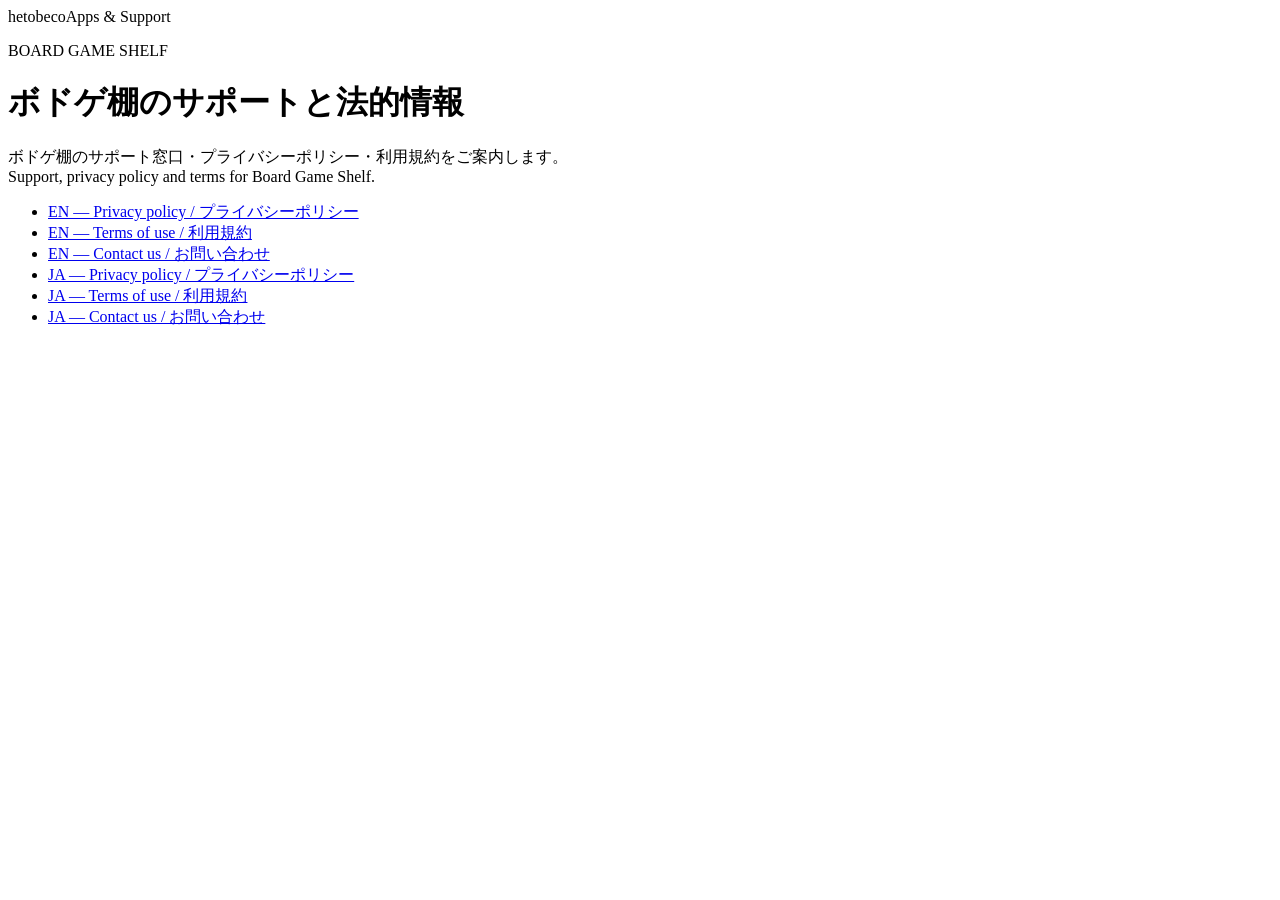
==== index.html @ a3ec3bd7 "Publish Board Game Shelf bilingual support and legal pages" ====
<!doctype html><html lang="ja"><meta charset="utf-8"><meta name="viewport" content="width=device-width, initial-scale=1"><title>hetobeco | Apps & Support</title><link rel="stylesheet" href="style.css"><header><span class="brand">hetobeco</span><span>Apps &amp; Support</span></header><main><p class="eyebrow">BOARD GAME SHELF</p><h1>ボドゲ棚のサポートと法的情報</h1><p>ボドゲ棚のサポート窓口・プライバシーポリシー・利用規約をご案内します。<br>Support, privacy policy and terms for Board Game Shelf.</p><ul><li><a href="boardgameshelf/en/privacy/">EN — Privacy policy / プライバシーポリシー</a></li><li><a href="boardgameshelf/en/terms/">EN — Terms of use / 利用規約</a></li><li><a href="boardgameshelf/en/support/">EN — Contact us / お問い合わせ</a></li><li><a href="boardgameshelf/ja/privacy/">JA — Privacy policy / プライバシーポリシー</a></li><li><a href="boardgameshelf/ja/terms/">JA — Terms of use / 利用規約</a></li><li><a href="boardgameshelf/ja/support/">JA — Contact us / お問い合わせ</a></li></ul></main></html>
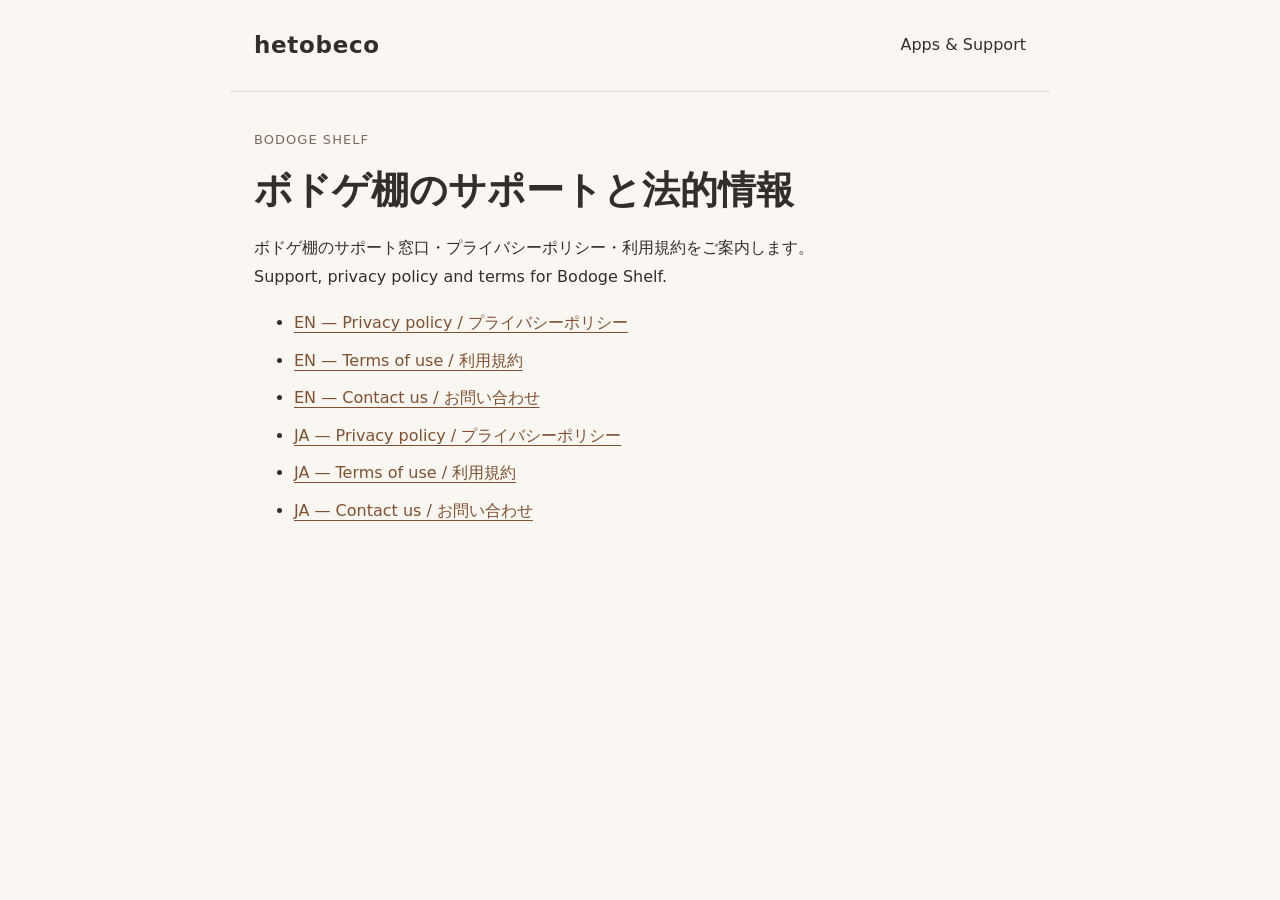
==== commit dbab0fe5: "Rename public app name to Bodoge Shelf" ====
--- a/index.html
+++ b/index.html
@@ -1 +1 @@
-<!doctype html><html lang="ja"><meta charset="utf-8"><meta name="viewport" content="width=device-width, initial-scale=1"><title>hetobeco | Apps & Support</title><link rel="stylesheet" href="style.css"><header><span class="brand">hetobeco</span><span>Apps &amp; Support</span></header><main><p class="eyebrow">BOARD GAME SHELF</p><h1>ボドゲ棚のサポートと法的情報</h1><p>ボドゲ棚のサポート窓口・プライバシーポリシー・利用規約をご案内します。<br>Support, privacy policy and terms for Board Game Shelf.</p><ul><li><a href="boardgameshelf/en/privacy/">EN — Privacy policy / プライバシーポリシー</a></li><li><a href="boardgameshelf/en/terms/">EN — Terms of use / 利用規約</a></li><li><a href="boardgameshelf/en/support/">EN — Contact us / お問い合わせ</a></li><li><a href="boardgameshelf/ja/privacy/">JA — Privacy policy / プライバシーポリシー</a></li><li><a href="boardgameshelf/ja/terms/">JA — Terms of use / 利用規約</a></li><li><a href="boardgameshelf/ja/support/">JA — Contact us / お問い合わせ</a></li></ul></main></html>+<!doctype html><html lang="ja"><meta charset="utf-8"><meta name="viewport" content="width=device-width, initial-scale=1"><title>hetobeco | Apps & Support</title><link rel="stylesheet" href="style.css"><header><span class="brand">hetobeco</span><span>Apps &amp; Support</span></header><main><p class="eyebrow">BODOGE SHELF</p><h1>ボドゲ棚のサポートと法的情報</h1><p>ボドゲ棚のサポート窓口・プライバシーポリシー・利用規約をご案内します。<br>Support, privacy policy and terms for Bodoge Shelf.</p><ul><li><a href="boardgameshelf/en/privacy/">EN — Privacy policy / プライバシーポリシー</a></li><li><a href="boardgameshelf/en/terms/">EN — Terms of use / 利用規約</a></li><li><a href="boardgameshelf/en/support/">EN — Contact us / お問い合わせ</a></li><li><a href="boardgameshelf/ja/privacy/">JA — Privacy policy / プライバシーポリシー</a></li><li><a href="boardgameshelf/ja/terms/">JA — Terms of use / 利用規約</a></li><li><a href="boardgameshelf/ja/support/">JA — Contact us / お問い合わせ</a></li></ul></main></html>
--- a/style.css
+++ b/style.css
@@ -0,0 +1 @@
+*{box-sizing:border-box}body{margin:0;background:#faf7f2;color:#342e29;font:16px/1.85 system-ui,-apple-system,sans-serif}a{color:#805030;text-underline-offset:4px}a:focus-visible,button:focus-visible{outline:3px solid #805030;outline-offset:4px}header,main,footer{max-width:820px;margin:auto;padding:24px}header{display:flex;justify-content:space-between;gap:20px;align-items:center;border-bottom:1px solid #e4dbd0}.brand{font-size:23px;font-weight:750;text-decoration:none;letter-spacing:.03em}.eyebrow{color:#796a5d;font-size:13px;letter-spacing:.08em}h1{font-size:clamp(27px,5vw,38px);line-height:1.4;margin:10px 0 16px}h2{font-size:21px;line-height:1.5;margin:34px 0 12px}p{margin:12px 0}section{scroll-margin-top:20px}nav{display:flex;gap:12px 22px;flex-wrap:wrap}.notice{border-left:4px solid #b07a45;background:#f1e7d9;padding:14px 18px;margin:24px 0;font-size:14px}.meta{color:#796a5d;font-size:14px}.contact{background:white;border:1px solid #e4dbd0;border-radius:16px;padding:24px;margin:24px 0}.email{font-size:clamp(18px,4vw,24px);overflow-wrap:anywhere}button,.primary{display:inline-block;border:1px solid #805030;border-radius:8px;padding:10px 16px;font:inherit;cursor:pointer;background:#805030;color:white;text-decoration:none;margin:8px 10px 8px 0}button{background:white;color:#805030}footer{border-top:1px solid #e4dbd0;font-size:13px;margin-top:40px;padding-bottom:40px}.skip{position:absolute;left:-9999px}.skip:focus{left:16px;top:8px;background:white;padding:8px}li{margin:8px 0}main{overflow-wrap:anywhere}@media(max-width:400px){header,main,footer{padding:20px 16px}.contact{padding:18px}}
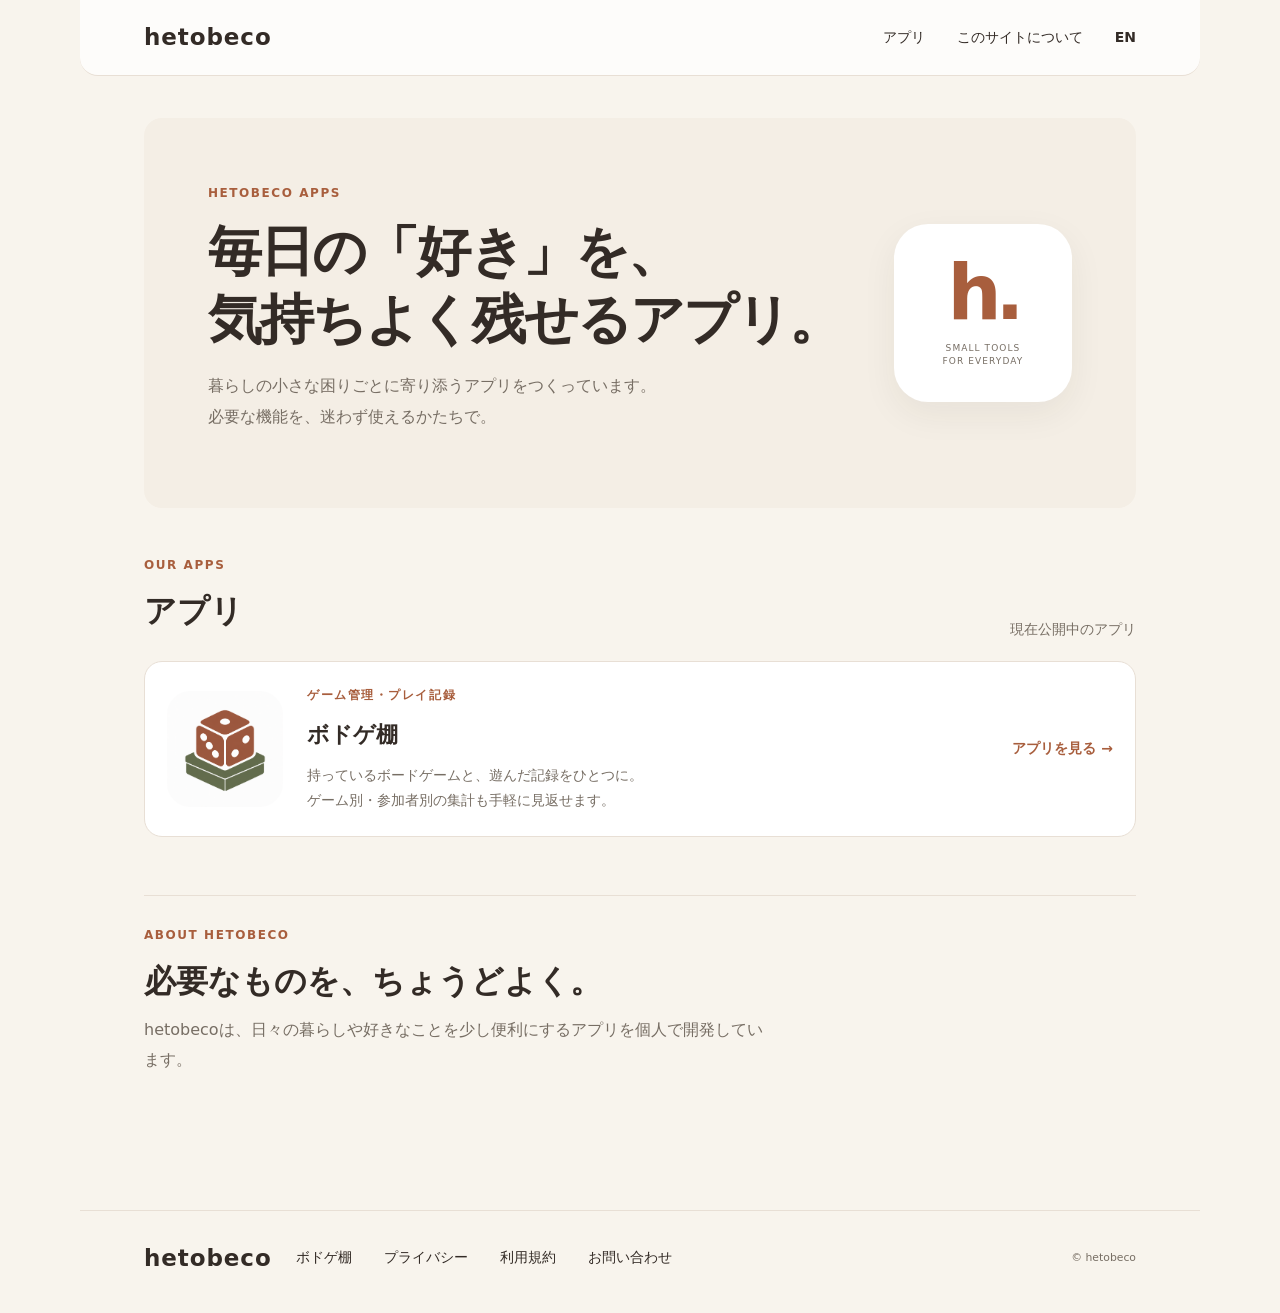
==== commit 424baaaa: "Add hetobeco app directory and Bodoge Shelf pages" ====
--- a/index.html
+++ b/index.html
@@ -1 +1,20 @@
-<!doctype html><html lang="ja"><meta charset="utf-8"><meta name="viewport" content="width=device-width, initial-scale=1"><title>hetobeco | Apps & Support</title><link rel="stylesheet" href="style.css"><header><span class="brand">hetobeco</span><span>Apps &amp; Support</span></header><main><p class="eyebrow">BODOGE SHELF</p><h1>ボドゲ棚のサポートと法的情報</h1><p>ボドゲ棚のサポート窓口・プライバシーポリシー・利用規約をご案内します。<br>Support, privacy policy and terms for Bodoge Shelf.</p><ul><li><a href="boardgameshelf/en/privacy/">EN — Privacy policy / プライバシーポリシー</a></li><li><a href="boardgameshelf/en/terms/">EN — Terms of use / 利用規約</a></li><li><a href="boardgameshelf/en/support/">EN — Contact us / お問い合わせ</a></li><li><a href="boardgameshelf/ja/privacy/">JA — Privacy policy / プライバシーポリシー</a></li><li><a href="boardgameshelf/ja/terms/">JA — Terms of use / 利用規約</a></li><li><a href="boardgameshelf/ja/support/">JA — Contact us / お問い合わせ</a></li></ul></main></html>+<!doctype html>
+<html lang="ja">
+<head>
+<meta charset="utf-8"><meta name="viewport" content="width=device-width, initial-scale=1">
+<title>hetobeco — 暮らしに寄り添うアプリ</title>
+<meta name="description" content="hetobecoがつくる、毎日の好きや暮らしを少し便利にするアプリをご紹介します。">
+<link rel="stylesheet" href="/style.css"><link rel="alternate" hreflang="en" href="/en/"><link rel="canonical" href="https://apps.hetobeco.com/">
+</head>
+<body class="site-page">
+<a class="skip" href="#main">本文へ</a>
+<header class="site-header"><a class="site-brand" href="/">hetobeco</a><nav><a href="#apps">アプリ</a><a href="#about">このサイトについて</a><a class="language-link" href="/en/" lang="en" hreflang="en">EN</a></nav></header>
+<main id="main">
+<section class="hero"><div><p class="eyebrow">HETOBECO APPS</p><h1>毎日の「好き」を、<br>気持ちよく残せるアプリ。</h1><p class="hero-copy">暮らしの小さな困りごとに寄り添うアプリをつくっています。<br>必要な機能を、迷わず使えるかたちで。</p></div><div class="hero-mark" aria-hidden="true"><span>h.</span><small>SMALL TOOLS<br>FOR EVERYDAY</small></div></section>
+<section class="apps-section" id="apps"><div class="section-heading"><div><p class="eyebrow">OUR APPS</p><h2>アプリ</h2></div><p>現在公開中のアプリ</p></div>
+<a class="app-card" href="/apps/bodoge-shelf/ja/"><img src="/assets/apps/bodoge-shelf/icon.png" alt="ボドゲ棚のアプリアイコン"><div class="app-card-copy"><p class="eyebrow">ゲーム管理・プレイ記録</p><h3>ボドゲ棚</h3><p>持っているボードゲームと、遊んだ記録をひとつに。<br class="desktop-only">ゲーム別・参加者別の集計も手軽に見返せます。</p></div><span class="text-link">アプリを見る <span aria-hidden="true">→</span></span></a>
+</section>
+<section class="about-section" id="about"><p class="eyebrow">ABOUT HETOBECO</p><h2>必要なものを、ちょうどよく。</h2><p>hetobecoは、日々の暮らしや好きなことを少し便利にするアプリを個人で開発しています。</p></section>
+</main>
+<footer class="site-footer"><a class="site-brand" href="/">hetobeco</a><nav><a href="/apps/bodoge-shelf/ja/">ボドゲ棚</a><a href="/boardgameshelf/ja/privacy/">プライバシー</a><a href="/boardgameshelf/ja/terms/">利用規約</a><a href="/boardgameshelf/ja/support/">お問い合わせ</a></nav><small>© hetobeco</small></footer>
+</body></html>
--- a/style.css
+++ b/style.css
@@ -1 +1,10 @@
-*{box-sizing:border-box}body{margin:0;background:#faf7f2;color:#342e29;font:16px/1.85 system-ui,-apple-system,sans-serif}a{color:#805030;text-underline-offset:4px}a:focus-visible,button:focus-visible{outline:3px solid #805030;outline-offset:4px}header,main,footer{max-width:820px;margin:auto;padding:24px}header{display:flex;justify-content:space-between;gap:20px;align-items:center;border-bottom:1px solid #e4dbd0}.brand{font-size:23px;font-weight:750;text-decoration:none;letter-spacing:.03em}.eyebrow{color:#796a5d;font-size:13px;letter-spacing:.08em}h1{font-size:clamp(27px,5vw,38px);line-height:1.4;margin:10px 0 16px}h2{font-size:21px;line-height:1.5;margin:34px 0 12px}p{margin:12px 0}section{scroll-margin-top:20px}nav{display:flex;gap:12px 22px;flex-wrap:wrap}.notice{border-left:4px solid #b07a45;background:#f1e7d9;padding:14px 18px;margin:24px 0;font-size:14px}.meta{color:#796a5d;font-size:14px}.contact{background:white;border:1px solid #e4dbd0;border-radius:16px;padding:24px;margin:24px 0}.email{font-size:clamp(18px,4vw,24px);overflow-wrap:anywhere}button,.primary{display:inline-block;border:1px solid #805030;border-radius:8px;padding:10px 16px;font:inherit;cursor:pointer;background:#805030;color:white;text-decoration:none;margin:8px 10px 8px 0}button{background:white;color:#805030}footer{border-top:1px solid #e4dbd0;font-size:13px;margin-top:40px;padding-bottom:40px}.skip{position:absolute;left:-9999px}.skip:focus{left:16px;top:8px;background:white;padding:8px}li{margin:8px 0}main{overflow-wrap:anywhere}@media(max-width:400px){header,main,footer{padding:20px 16px}.contact{padding:18px}}+*{box-sizing:border-box}body{margin:0;background:#faf7f2;color:#342e29;font:16px/1.85 system-ui,-apple-system,sans-serif}a{color:#805030;text-underline-offset:4px}a:focus-visible,button:focus-visible{outline:3px solid #805030;outline-offset:4px}header,main,footer{max-width:820px;margin:auto;padding:24px}header{display:flex;justify-content:space-between;gap:20px;align-items:center;border-bottom:1px solid #e4dbd0}.brand{font-size:23px;font-weight:750;text-decoration:none;letter-spacing:.03em}.eyebrow{color:#796a5d;font-size:13px;letter-spacing:.08em}h1{font-size:clamp(27px,5vw,38px);line-height:1.4;margin:10px 0 16px}h2{font-size:21px;line-height:1.5;margin:34px 0 12px}p{margin:12px 0}section{scroll-margin-top:20px}nav{display:flex;gap:12px 22px;flex-wrap:wrap}.notice{border-left:4px solid #b07a45;background:#f1e7d9;padding:14px 18px;margin:24px 0;font-size:14px}.meta{color:#796a5d;font-size:14px}.contact{background:white;border:1px solid #e4dbd0;border-radius:16px;padding:24px;margin:24px 0}.email{font-size:clamp(18px,4vw,24px);overflow-wrap:anywhere}button,.primary{display:inline-block;border:1px solid #805030;border-radius:8px;padding:10px 16px;font:inherit;cursor:pointer;background:#805030;color:white;text-decoration:none;margin:8px 10px 8px 0}button{background:white;color:#805030}footer{border-top:1px solid #e4dbd0;font-size:13px;margin-top:40px;padding-bottom:40px}.skip{position:absolute;left:-9999px}.skip:focus{left:16px;top:8px;background:white;padding:8px}li{margin:8px 0}main{overflow-wrap:anywhere}@media(max-width:400px){header,main,footer{padding:20px 16px}.contact{padding:18px}}
+/* hetobeco app directory */
+.site-page{--paper:#f8f4ed;--ink:#332b26;--muted:#776e64;--clay:#a85e3d;--line:#e8dfd5;background:var(--paper);color:var(--ink)}
+.site-page a{color:inherit}.site-page .skip{z-index:10}.site-header,.site-page main,.site-footer{max-width:1120px;margin:0 auto;padding-left:clamp(20px,5vw,64px);padding-right:clamp(20px,5vw,64px)}
+.site-header{height:76px;display:flex;align-items:center;justify-content:space-between;border:0;border-bottom:1px solid var(--line);background:rgba(255,255,255,.72);border-radius:0 0 18px 18px}.site-brand{font-size:23px;letter-spacing:.04em;font-weight:750;text-decoration:none}.site-header nav,.site-footer nav{display:flex;gap:clamp(14px,3vw,32px);align-items:center}.site-header nav a,.site-footer nav a{text-decoration:none;font-size:14px}.site-header nav a:hover,.site-footer nav a:hover{color:var(--clay)}.language-link{font-weight:650}
+.site-page main{padding-top:42px}.hero{min-height:270px;padding:clamp(28px,6vw,64px);border-radius:18px;background:#f4eee5;display:flex;align-items:center;justify-content:space-between;gap:36px}.eyebrow{color:var(--clay);font-size:12px;letter-spacing:.13em;font-weight:700;margin:0 0 14px}.hero h1{font-size:clamp(32px,5vw,54px);line-height:1.25;letter-spacing:-.035em;margin:0 0 18px}.hero-copy{font-size:16px;color:var(--muted);line-height:1.9}.hero-mark{width:178px;height:178px;flex:none;border-radius:34px;background:#fff;display:grid;place-content:center;text-align:center;color:var(--clay);box-shadow:0 12px 35px #332b2610}.hero-mark span{font-size:76px;line-height:.95;font-weight:750;letter-spacing:-.08em}.hero-mark small{font-size:9px;letter-spacing:.12em;color:var(--muted);margin-top:12px;line-height:1.5}
+.apps-section{padding-top:46px}.section-heading{display:flex;align-items:end;justify-content:space-between;margin-bottom:18px}.section-heading h2,.about-section h2,.feature-intro h2,.feature-list h2,.screenshots h2,.app-links h2{font-size:clamp(24px,3vw,32px);line-height:1.35;margin:0 0 10px}.section-heading p:last-child{margin:0;color:var(--muted);font-size:14px}.app-card{display:flex;align-items:center;gap:24px;padding:22px;background:#fff;border:1px solid var(--line);border-radius:18px;text-decoration:none;transition:transform .18s ease,box-shadow .18s ease}.app-card:hover{transform:translateY(-2px);box-shadow:0 12px 28px #332b260e}.app-card>img{width:116px;height:116px;border-radius:24px;object-fit:cover}.app-card-copy{flex:1}.app-card-copy .eyebrow{margin-bottom:8px}.app-card-copy h3{font-size:22px;margin:0 0 8px}.app-card-copy p:last-child{font-size:14px;line-height:1.8;color:var(--muted);margin:0}.text-link{color:var(--clay);white-space:nowrap;font-size:14px;font-weight:700}.about-section{margin:58px 0 24px;padding:28px 0;border-top:1px solid var(--line)}.about-section>p:last-child{color:var(--muted);max-width:620px;line-height:1.9}.site-footer{border-top:1px solid var(--line);margin-top:46px;padding-top:26px;padding-bottom:34px;display:grid;grid-template-columns:auto 1fr auto;align-items:center;gap:24px}.site-footer small{color:var(--muted)}
+.app-detail{max-width:1020px!important}.breadcrumb{font-size:13px;color:var(--muted);display:flex;gap:12px;margin:0 0 28px}.breadcrumb a{text-decoration:none}.app-hero{display:grid;grid-template-columns:240px 1fr;gap:48px;align-items:center;padding:24px 0 50px}.app-icon{width:220px;height:220px;object-fit:cover;border-radius:36px}.app-hero h1{font-size:clamp(36px,5vw,56px);margin:0 0 4px;line-height:1.2}.app-hero .subtitle{color:var(--muted);margin:0 0 20px}.app-summary{font-size:19px;line-height:1.75}.store-cta{margin-top:24px}.store-placeholder{display:inline-flex;min-height:48px;align-items:center;padding:0 18px;border:1px dashed #cfc4b8;border-radius:10px;color:var(--muted);background:#fff;font-size:14px}.platform-note{font-size:12px;color:var(--muted);margin-top:8px}.feature-intro{padding:30px;background:#f2ebe1;border-radius:18px;margin:0 0 40px}.feature-intro .eyebrow{margin-bottom:8px}.feature-intro p:last-child{color:var(--muted);line-height:1.8;max-width:700px}.feature-list{margin:0 0 44px}.feature-list ul{padding-left:1.4em;line-height:2}.feature-list li::marker{color:var(--clay)}.screenshots{margin:0 0 48px}.screenshot-grid{display:grid;grid-template-columns:repeat(3,minmax(0,1fr));gap:24px;margin-top:20px}.screenshot-grid figure{margin:0;text-align:center}.screenshot-grid img{display:block;width:100%;max-width:270px;margin:auto;border-radius:16px;box-shadow:0 8px 30px #332b2612}.screenshot-grid figcaption{padding-top:12px;font-size:14px;color:var(--muted)}.app-links{border-top:1px solid var(--line);padding-top:28px}.app-links nav{display:flex;gap:12px 24px;flex-wrap:wrap}.app-links nav a{color:var(--clay)}
+@media(max-width:700px){.site-header{height:64px}.site-page main{padding-top:24px}.hero{min-height:0;padding:28px 24px;gap:16px}.hero-mark{width:98px;height:98px;border-radius:22px}.hero-mark span{font-size:48px}.hero-mark small{font-size:6px;margin-top:7px}.hero h1{font-size:clamp(27px,7vw,38px)}.hero-copy{font-size:14px}.app-card{gap:16px;padding:16px;flex-wrap:wrap}.app-card>img{width:76px;height:76px;border-radius:18px}.app-card-copy{min-width:calc(100% - 100px)}.app-card-copy h3{font-size:19px}.app-card-copy p:last-child{font-size:13px}.text-link{margin-left:92px}.desktop-only{display:none}.site-footer{grid-template-columns:1fr;gap:14px}.site-footer nav{flex-wrap:wrap;gap:10px 18px}.app-hero{grid-template-columns:84px 1fr;gap:18px;padding:10px 0 30px}.app-icon{width:84px;height:84px;border-radius:20px}.app-hero h1{font-size:32px}.app-hero .eyebrow{font-size:10px}.app-summary{font-size:16px}.feature-intro{padding:22px}.screenshot-grid{gap:10px}.screenshot-grid img{border-radius:10px}.screenshot-grid figcaption{font-size:12px}}
+@media(prefers-reduced-motion:reduce){.app-card{transition:none}}
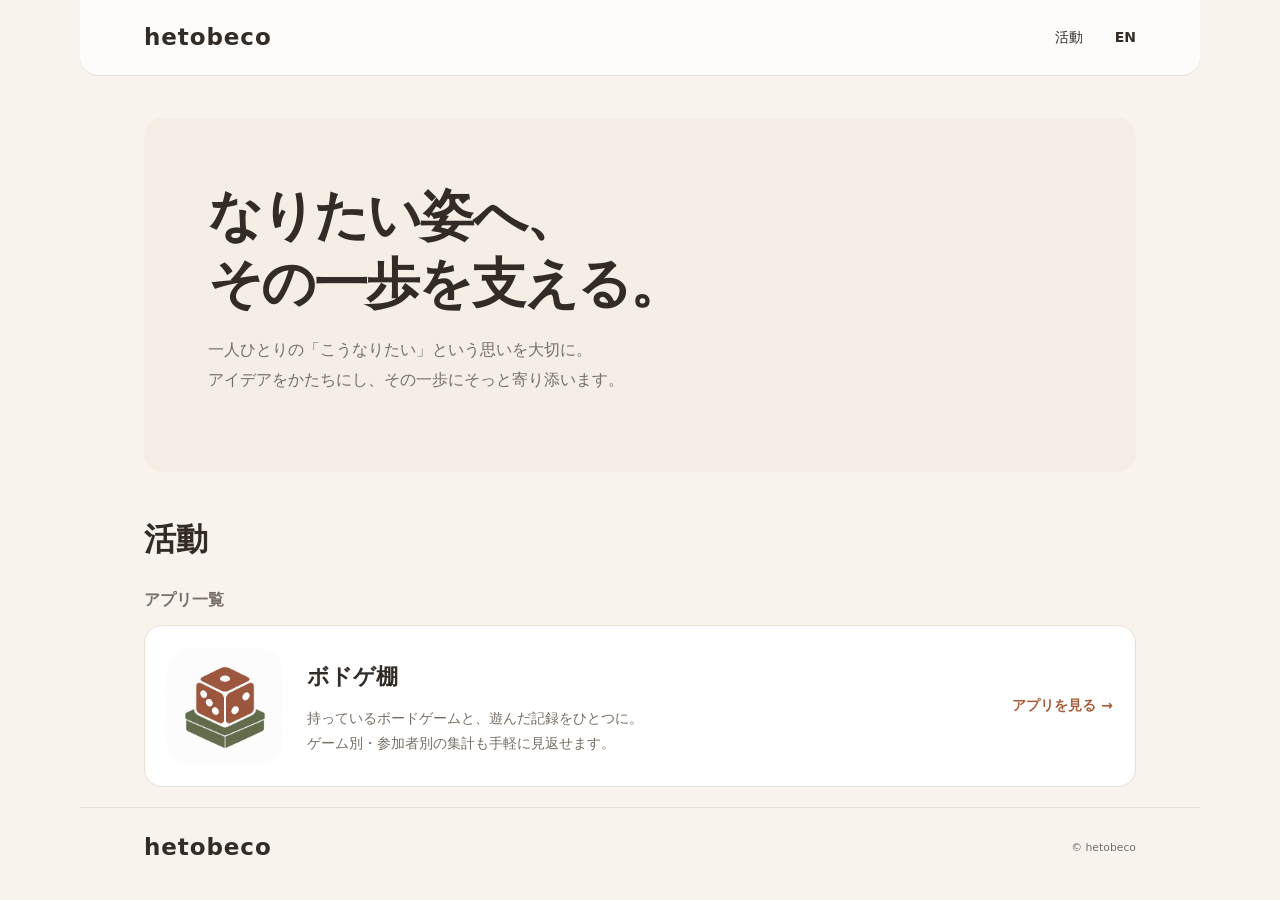
==== commit ebc07f15: "Refine app directory content and layout" ====
--- a/index.html
+++ b/index.html
@@ -2,19 +2,18 @@
 <html lang="ja">
 <head>
 <meta charset="utf-8"><meta name="viewport" content="width=device-width, initial-scale=1">
-<title>hetobeco — 暮らしに寄り添うアプリ</title>
-<meta name="description" content="hetobecoがつくる、毎日の好きや暮らしを少し便利にするアプリをご紹介します。">
-<link rel="stylesheet" href="/style.css"><link rel="alternate" hreflang="en" href="/en/"><link rel="canonical" href="https://apps.hetobeco.com/">
+<title>hetobeco — なりたい姿への一歩を支える</title>
+<meta name="description" content="hetobecoは、なりたい姿へ進む人を少しでも支えられるよう、アイデアや道具をかたちにします。">
+<link rel="stylesheet" href="./style.css"><link rel="alternate" hreflang="en" href="./en/index.html"><link rel="canonical" href="https://apps.hetobeco.com/">
 </head>
-<body class="site-page">
+<body class="site-page site-home">
 <a class="skip" href="#main">本文へ</a>
-<header class="site-header"><a class="site-brand" href="/">hetobeco</a><nav><a href="#apps">アプリ</a><a href="#about">このサイトについて</a><a class="language-link" href="/en/" lang="en" hreflang="en">EN</a></nav></header>
+<header class="site-header"><a class="site-brand" href="./index.html">hetobeco</a><nav><a href="#activities">活動</a><a class="language-link" href="./en/index.html" lang="en" hreflang="en">EN</a></nav></header>
 <main id="main">
-<section class="hero"><div><p class="eyebrow">HETOBECO APPS</p><h1>毎日の「好き」を、<br>気持ちよく残せるアプリ。</h1><p class="hero-copy">暮らしの小さな困りごとに寄り添うアプリをつくっています。<br>必要な機能を、迷わず使えるかたちで。</p></div><div class="hero-mark" aria-hidden="true"><span>h.</span><small>SMALL TOOLS<br>FOR EVERYDAY</small></div></section>
-<section class="apps-section" id="apps"><div class="section-heading"><div><p class="eyebrow">OUR APPS</p><h2>アプリ</h2></div><p>現在公開中のアプリ</p></div>
-<a class="app-card" href="/apps/bodoge-shelf/ja/"><img src="/assets/apps/bodoge-shelf/icon.png" alt="ボドゲ棚のアプリアイコン"><div class="app-card-copy"><p class="eyebrow">ゲーム管理・プレイ記録</p><h3>ボドゲ棚</h3><p>持っているボードゲームと、遊んだ記録をひとつに。<br class="desktop-only">ゲーム別・参加者別の集計も手軽に見返せます。</p></div><span class="text-link">アプリを見る <span aria-hidden="true">→</span></span></a>
-</section>
-<section class="about-section" id="about"><p class="eyebrow">ABOUT HETOBECO</p><h2>必要なものを、ちょうどよく。</h2><p>hetobecoは、日々の暮らしや好きなことを少し便利にするアプリを個人で開発しています。</p></section>
+<section class="hero"><div><h1>なりたい姿へ、<br>その一歩を支える。</h1><p class="hero-copy">一人ひとりの「こうなりたい」という思いを大切に。<br>アイデアをかたちにし、その一歩にそっと寄り添います。</p></div></section>
+<section class="apps-section" id="activities"><div class="section-heading"><h2>活動</h2></div><div class="activity-group"><h3 class="activity-group-title">アプリ一覧</h3>
+<a class="app-card" href="./apps/bodoge-shelf/ja/index.html"><img src="./assets/apps/bodoge-shelf/icon.png" alt="ボドゲ棚のアプリアイコン"><div class="app-card-copy"><h4>ボドゲ棚</h4><p>持っているボードゲームと、遊んだ記録をひとつに。<br class="desktop-only">ゲーム別・参加者別の集計も手軽に見返せます。</p></div><span class="text-link">アプリを見る <span aria-hidden="true">→</span></span></a>
+</div></section>
 </main>
-<footer class="site-footer"><a class="site-brand" href="/">hetobeco</a><nav><a href="/apps/bodoge-shelf/ja/">ボドゲ棚</a><a href="/boardgameshelf/ja/privacy/">プライバシー</a><a href="/boardgameshelf/ja/terms/">利用規約</a><a href="/boardgameshelf/ja/support/">お問い合わせ</a></nav><small>© hetobeco</small></footer>
+<footer class="site-footer site-footer-simple"><a class="site-brand" href="./index.html">hetobeco</a><small>© hetobeco</small></footer>
 </body></html>
--- a/style.css
+++ b/style.css
@@ -3,8 +3,18 @@
 .site-page{--paper:#f8f4ed;--ink:#332b26;--muted:#776e64;--clay:#a85e3d;--line:#e8dfd5;background:var(--paper);color:var(--ink)}
 .site-page a{color:inherit}.site-page .skip{z-index:10}.site-header,.site-page main,.site-footer{max-width:1120px;margin:0 auto;padding-left:clamp(20px,5vw,64px);padding-right:clamp(20px,5vw,64px)}
 .site-header{height:76px;display:flex;align-items:center;justify-content:space-between;border:0;border-bottom:1px solid var(--line);background:rgba(255,255,255,.72);border-radius:0 0 18px 18px}.site-brand{font-size:23px;letter-spacing:.04em;font-weight:750;text-decoration:none}.site-header nav,.site-footer nav{display:flex;gap:clamp(14px,3vw,32px);align-items:center}.site-header nav a,.site-footer nav a{text-decoration:none;font-size:14px}.site-header nav a:hover,.site-footer nav a:hover{color:var(--clay)}.language-link{font-weight:650}
-.site-page main{padding-top:42px}.hero{min-height:270px;padding:clamp(28px,6vw,64px);border-radius:18px;background:#f4eee5;display:flex;align-items:center;justify-content:space-between;gap:36px}.eyebrow{color:var(--clay);font-size:12px;letter-spacing:.13em;font-weight:700;margin:0 0 14px}.hero h1{font-size:clamp(32px,5vw,54px);line-height:1.25;letter-spacing:-.035em;margin:0 0 18px}.hero-copy{font-size:16px;color:var(--muted);line-height:1.9}.hero-mark{width:178px;height:178px;flex:none;border-radius:34px;background:#fff;display:grid;place-content:center;text-align:center;color:var(--clay);box-shadow:0 12px 35px #332b2610}.hero-mark span{font-size:76px;line-height:.95;font-weight:750;letter-spacing:-.08em}.hero-mark small{font-size:9px;letter-spacing:.12em;color:var(--muted);margin-top:12px;line-height:1.5}
-.apps-section{padding-top:46px}.section-heading{display:flex;align-items:end;justify-content:space-between;margin-bottom:18px}.section-heading h2,.about-section h2,.feature-intro h2,.feature-list h2,.screenshots h2,.app-links h2{font-size:clamp(24px,3vw,32px);line-height:1.35;margin:0 0 10px}.section-heading p:last-child{margin:0;color:var(--muted);font-size:14px}.app-card{display:flex;align-items:center;gap:24px;padding:22px;background:#fff;border:1px solid var(--line);border-radius:18px;text-decoration:none;transition:transform .18s ease,box-shadow .18s ease}.app-card:hover{transform:translateY(-2px);box-shadow:0 12px 28px #332b260e}.app-card>img{width:116px;height:116px;border-radius:24px;object-fit:cover}.app-card-copy{flex:1}.app-card-copy .eyebrow{margin-bottom:8px}.app-card-copy h3{font-size:22px;margin:0 0 8px}.app-card-copy p:last-child{font-size:14px;line-height:1.8;color:var(--muted);margin:0}.text-link{color:var(--clay);white-space:nowrap;font-size:14px;font-weight:700}.about-section{margin:58px 0 24px;padding:28px 0;border-top:1px solid var(--line)}.about-section>p:last-child{color:var(--muted);max-width:620px;line-height:1.9}.site-footer{border-top:1px solid var(--line);margin-top:46px;padding-top:26px;padding-bottom:34px;display:grid;grid-template-columns:auto 1fr auto;align-items:center;gap:24px}.site-footer small{color:var(--muted)}
-.app-detail{max-width:1020px!important}.breadcrumb{font-size:13px;color:var(--muted);display:flex;gap:12px;margin:0 0 28px}.breadcrumb a{text-decoration:none}.app-hero{display:grid;grid-template-columns:240px 1fr;gap:48px;align-items:center;padding:24px 0 50px}.app-icon{width:220px;height:220px;object-fit:cover;border-radius:36px}.app-hero h1{font-size:clamp(36px,5vw,56px);margin:0 0 4px;line-height:1.2}.app-hero .subtitle{color:var(--muted);margin:0 0 20px}.app-summary{font-size:19px;line-height:1.75}.store-cta{margin-top:24px}.store-placeholder{display:inline-flex;min-height:48px;align-items:center;padding:0 18px;border:1px dashed #cfc4b8;border-radius:10px;color:var(--muted);background:#fff;font-size:14px}.platform-note{font-size:12px;color:var(--muted);margin-top:8px}.feature-intro{padding:30px;background:#f2ebe1;border-radius:18px;margin:0 0 40px}.feature-intro .eyebrow{margin-bottom:8px}.feature-intro p:last-child{color:var(--muted);line-height:1.8;max-width:700px}.feature-list{margin:0 0 44px}.feature-list ul{padding-left:1.4em;line-height:2}.feature-list li::marker{color:var(--clay)}.screenshots{margin:0 0 48px}.screenshot-grid{display:grid;grid-template-columns:repeat(3,minmax(0,1fr));gap:24px;margin-top:20px}.screenshot-grid figure{margin:0;text-align:center}.screenshot-grid img{display:block;width:100%;max-width:270px;margin:auto;border-radius:16px;box-shadow:0 8px 30px #332b2612}.screenshot-grid figcaption{padding-top:12px;font-size:14px;color:var(--muted)}.app-links{border-top:1px solid var(--line);padding-top:28px}.app-links nav{display:flex;gap:12px 24px;flex-wrap:wrap}.app-links nav a{color:var(--clay)}
-@media(max-width:700px){.site-header{height:64px}.site-page main{padding-top:24px}.hero{min-height:0;padding:28px 24px;gap:16px}.hero-mark{width:98px;height:98px;border-radius:22px}.hero-mark span{font-size:48px}.hero-mark small{font-size:6px;margin-top:7px}.hero h1{font-size:clamp(27px,7vw,38px)}.hero-copy{font-size:14px}.app-card{gap:16px;padding:16px;flex-wrap:wrap}.app-card>img{width:76px;height:76px;border-radius:18px}.app-card-copy{min-width:calc(100% - 100px)}.app-card-copy h3{font-size:19px}.app-card-copy p:last-child{font-size:13px}.text-link{margin-left:92px}.desktop-only{display:none}.site-footer{grid-template-columns:1fr;gap:14px}.site-footer nav{flex-wrap:wrap;gap:10px 18px}.app-hero{grid-template-columns:84px 1fr;gap:18px;padding:10px 0 30px}.app-icon{width:84px;height:84px;border-radius:20px}.app-hero h1{font-size:32px}.app-hero .eyebrow{font-size:10px}.app-summary{font-size:16px}.feature-intro{padding:22px}.screenshot-grid{gap:10px}.screenshot-grid img{border-radius:10px}.screenshot-grid figcaption{font-size:12px}}
+.site-page main{padding-top:42px}.hero{min-height:250px;padding:clamp(28px,6vw,64px);border-radius:18px;background:#f4eee5;display:flex;align-items:center;gap:36px}.hero h1{font-size:clamp(32px,5vw,54px);line-height:1.25;letter-spacing:-.035em;margin:0 0 18px}.hero-copy{font-size:16px;color:var(--muted);line-height:1.9}
+.apps-section{padding-top:46px}.section-heading{display:flex;align-items:end;justify-content:space-between;margin-bottom:18px}.section-heading h2,.about-section h2,.feature-intro h2,.feature-list h2,.screenshots h2,.app-links h2{font-size:clamp(24px,3vw,32px);line-height:1.35;margin:0 0 10px}.section-heading p:last-child{margin:0;color:var(--muted);font-size:14px}.app-card{display:flex;align-items:center;gap:24px;padding:22px;background:#fff;border:1px solid var(--line);border-radius:18px;text-decoration:none;transition:transform .18s ease,box-shadow .18s ease}.app-card:hover{transform:translateY(-2px);box-shadow:0 12px 28px #332b260e}.app-card>img{width:116px;height:116px;border-radius:24px;object-fit:cover}.app-card-copy{flex:1}.app-card-copy .eyebrow{margin-bottom:8px}.app-card-copy h4{font-size:22px;margin:0 0 8px}.app-card-copy p:last-child{font-size:14px;line-height:1.8;color:var(--muted);margin:0}.text-link{color:var(--clay);white-space:nowrap;font-size:14px;font-weight:700}.about-section{margin:58px 0 24px;padding:28px 0;border-top:1px solid var(--line)}.about-section>p:last-child{color:var(--muted);max-width:620px;line-height:1.9}.site-footer{border-top:1px solid var(--line);margin-top:46px;padding-top:26px;padding-bottom:34px;display:grid;grid-template-columns:auto 1fr auto;align-items:center;gap:24px}.site-footer small{color:var(--muted)}
+.app-detail{max-width:1020px!important}.breadcrumb{font-size:13px;color:var(--muted);display:flex;gap:12px;margin:0 0 28px}.breadcrumb a{text-decoration:none}.app-hero{display:grid;grid-template-columns:240px 1fr;gap:48px;align-items:center;padding:24px 0 50px}.app-icon{width:220px;height:220px;object-fit:cover;border-radius:36px}.app-hero h1{font-size:clamp(36px,5vw,56px);margin:0 0 4px;line-height:1.2}.app-hero .subtitle{color:var(--muted);margin:0 0 20px}.app-summary{font-size:19px;line-height:1.75}.store-cta{margin-top:24px;display:flex;align-items:center}.store-badge{display:block;width:auto;height:48px;max-width:100%}.feature-intro{padding:30px;background:#f2ebe1;border-radius:18px;margin:0 0 40px}.feature-intro .eyebrow{margin-bottom:8px}.feature-intro p:last-child{color:var(--muted);line-height:1.8;max-width:700px}.feature-list{margin:0 0 44px}.feature-list ul{padding-left:1.4em;line-height:2}.feature-list li::marker{color:var(--clay)}.screenshots{margin:0 0 48px}.screenshot-grid{display:grid;grid-auto-flow:column;grid-auto-columns:minmax(0,250px);grid-template-columns:none;gap:18px;margin-top:20px;overflow-x:auto;overscroll-behavior-inline:contain;scroll-snap-type:x mandatory;padding:0 2px 14px;scrollbar-width:thin;scrollbar-color:var(--line) transparent}.screenshot-grid figure{margin:0;text-align:center;min-width:0;scroll-snap-align:start}.screenshot-grid img{display:block;width:100%;max-width:270px;margin:auto;border-radius:16px;box-shadow:0 8px 30px #332b2612}.screenshot-grid figcaption{padding-top:12px;font-size:14px;color:var(--muted)}.app-links{border-top:1px solid var(--line);padding-top:28px}.app-links nav{display:flex;gap:12px 24px;flex-wrap:wrap}.app-links nav a{color:var(--clay)}
+@media(max-width:700px){.site-header{height:64px}.site-page main{padding-top:24px}.hero{min-height:0;padding:28px 24px;gap:16px}.hero h1{font-size:clamp(27px,7vw,38px)}.hero-copy{font-size:14px}.app-card{gap:16px;padding:16px;flex-wrap:wrap}.app-card>img{width:76px;height:76px;border-radius:18px}.app-card-copy{min-width:calc(100% - 100px)}.app-card-copy h4{font-size:19px}.app-card-copy p:last-child{font-size:13px}.text-link{margin-left:92px}.desktop-only{display:none}.site-footer{grid-template-columns:1fr;gap:14px}.site-footer nav{flex-wrap:wrap;gap:10px 18px}.app-hero{grid-template-columns:84px 1fr;gap:18px;padding:10px 0 30px}.app-icon{width:84px;height:84px;border-radius:20px}.app-hero h1{font-size:32px}.app-hero .eyebrow{font-size:10px}.app-summary{font-size:16px}.feature-intro{padding:22px}.screenshot-grid{grid-auto-columns:min(78vw,250px);gap:12px;padding-bottom:12px}.screenshot-grid img{border-radius:10px}.screenshot-grid figcaption{font-size:12px}}
 @media(prefers-reduced-motion:reduce){.app-card{transition:none}}
+.site-footer-simple{grid-template-columns:1fr auto}
+@media(max-width:700px){.site-footer-simple{grid-template-columns:1fr}}
+.site-home main{padding-bottom:8px}
+.site-home .site-footer-simple{margin-top:12px;padding-top:18px;padding-bottom:24px}
+.activity-group-title{font-size:16px;line-height:1.4;font-weight:600;color:var(--muted);margin:8px 0 14px}
+.app-card-copy h4{font-size:22px;margin:0 0 8px}
+@media(max-width:700px){.app-card-copy h4{font-size:19px}}
+.site-page main.app-detail{padding-bottom:8px}
+.site-page main.app-detail+.site-footer{margin-top:16px;padding-top:16px;padding-bottom:22px}
+.site-page .eyebrow{color:var(--clay);font-size:12px;letter-spacing:.13em;font-weight:700;margin:0 0 14px}
